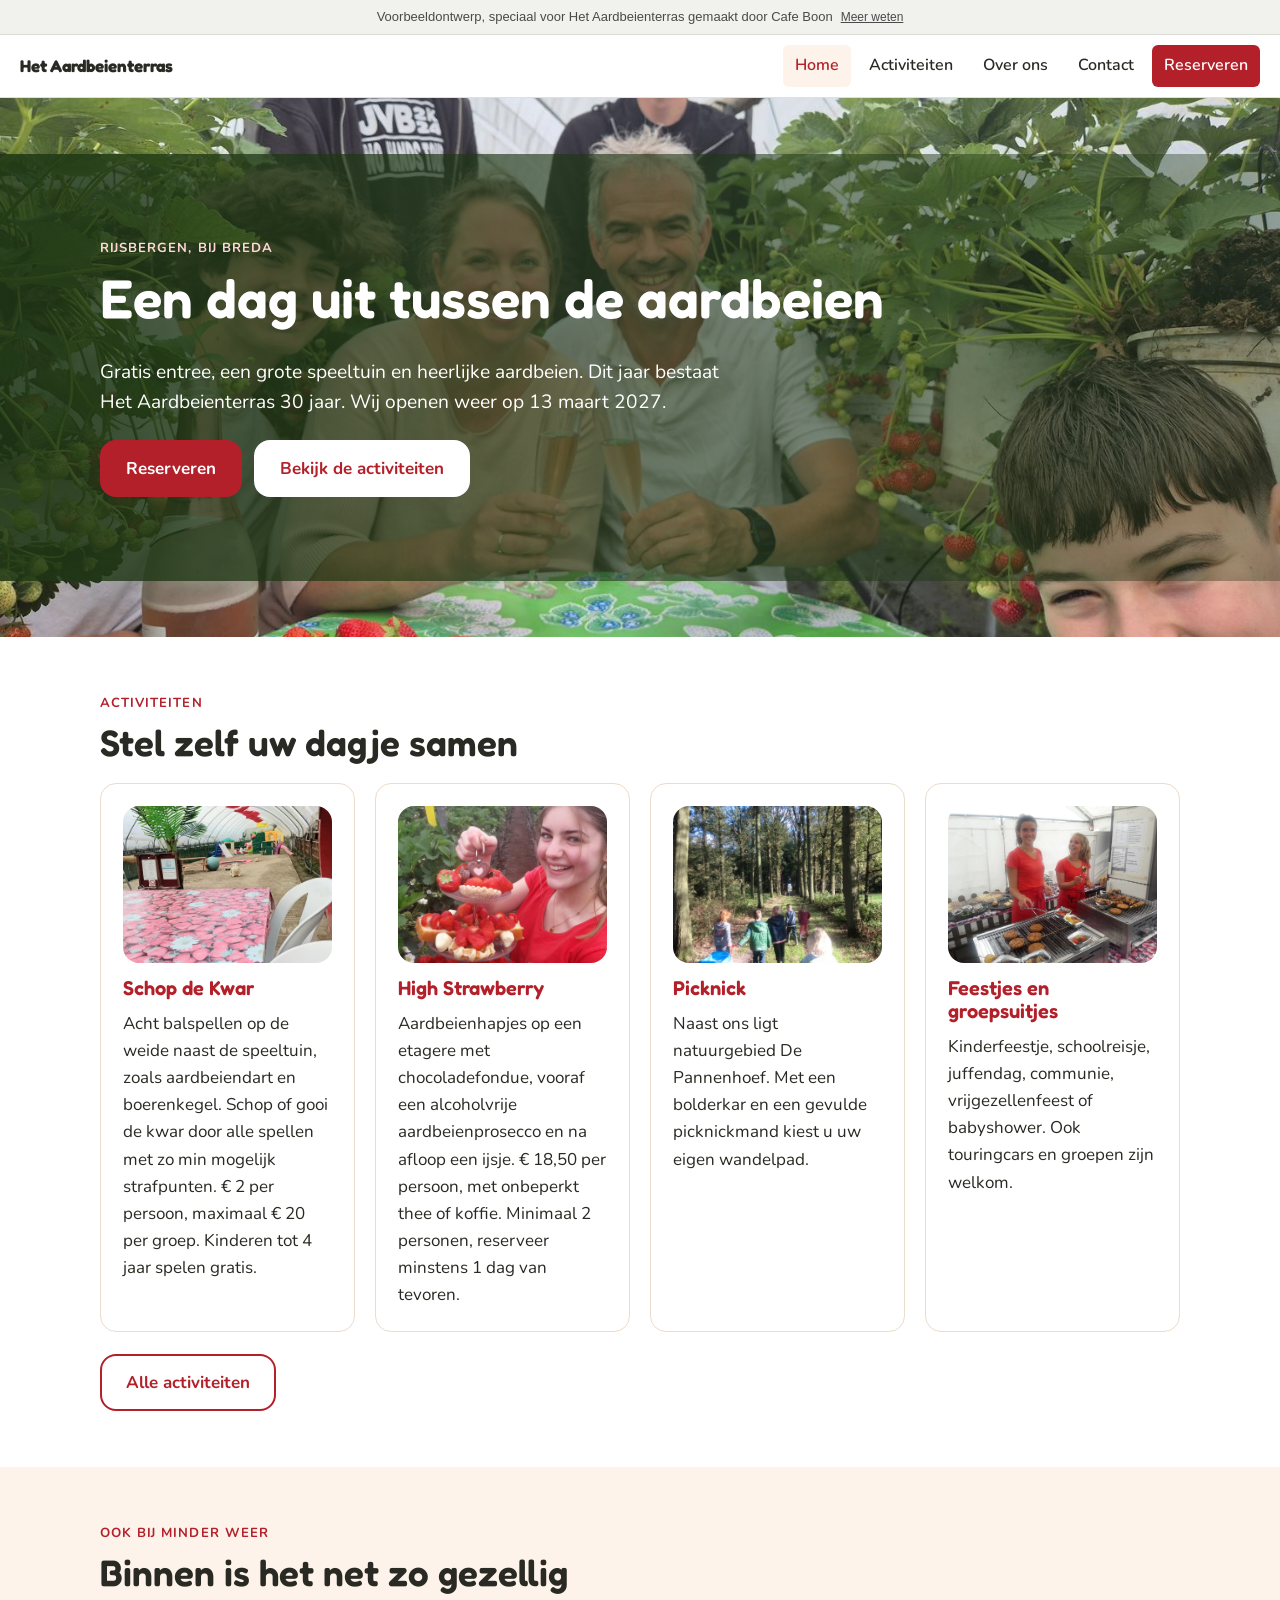
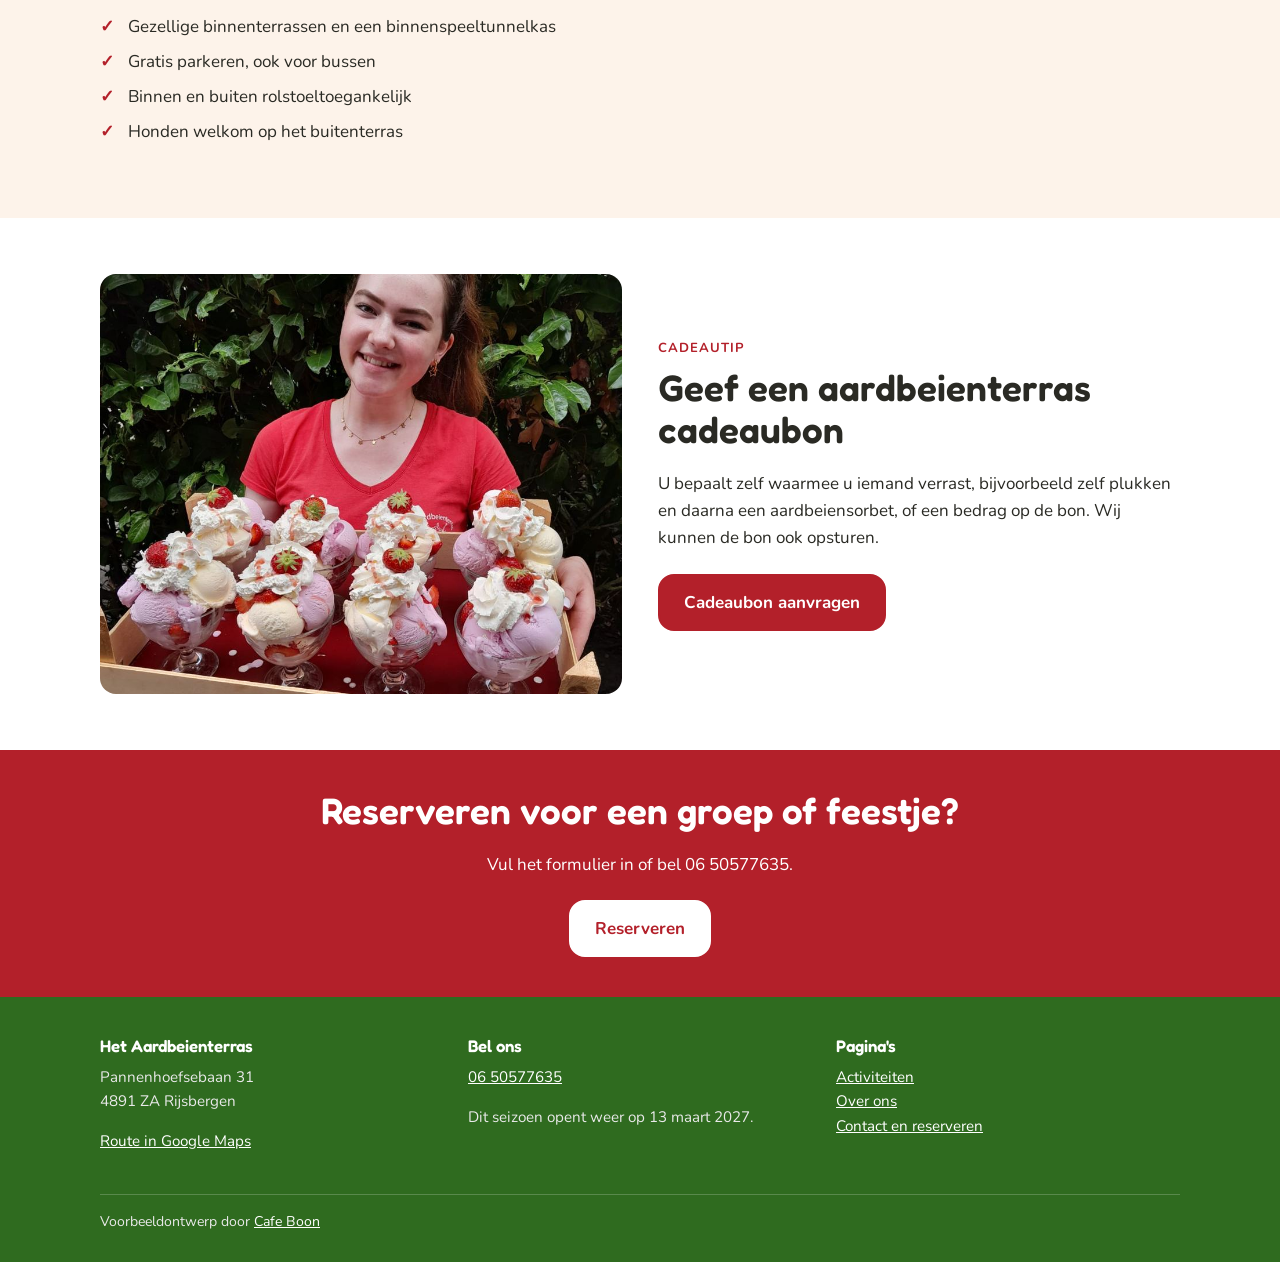
==== index.html @ 3149bf1e "Voorbeeldwebsite Het Aardbeienterras" ====
<!doctype html>
<html lang="nl">
<head>
<meta charset="utf-8">
<meta name="viewport" content="width=device-width, initial-scale=1">
<title>Het Aardbeienterras Rijsbergen | Uitje bij Breda</title>
<meta name="description" content="Het Aardbeienterras in Rijsbergen bij Breda: gratis entree, speeltuin, aardbeien plukken, High Strawberry en groepsuitjes.">
<meta name="robots" content="noindex">
<link rel="icon" href="images/favicon.png">
<meta property="og:title" content="Het Aardbeienterras Rijsbergen | Uitje bij Breda">
<meta property="og:description" content="Het Aardbeienterras in Rijsbergen bij Breda: gratis entree, speeltuin, aardbeien plukken, High Strawberry en groepsuitjes.">
<meta property="og:image" content="https://hetaardbeienterras.cafeboon.com/images/og.jpg">
<meta property="og:type" content="website">
<link rel="preconnect" href="https://fonts.googleapis.com">
<link rel="preconnect" href="https://fonts.gstatic.com" crossorigin>
<link href="https://fonts.googleapis.com/css2?family=Fredoka:wght@500;600;700&family=Nunito:wght@400;600;700&display=swap" rel="stylesheet">
<link rel="stylesheet" href="style.css">
</head>
<body>
<div class="vb-banner" role="note"><span>Voorbeeldontwerp, speciaal voor Het Aardbeienterras gemaakt door Cafe Boon</span><a href="https://cafeboon.com">Meer weten</a></div>
<header class="top">
<a class="brand" href="index.html"><span>Het Aardbeienterras</span></a>
<nav><a aria-current="page" href="index.html">Home</a><a href="aanbod.html">Activiteiten</a><a href="over.html">Over ons</a><a href="contact.html">Contact</a><a class="cta" href="contact.html#formulier">Reserveren</a></nav>
</header>
<main>
<section class="hero img" style="background-image:url(images/hero.jpg)"><div class="shade"><div class="wrap">
<p class="kicker" style="color:#ffd9d9">Rijsbergen, bij Breda</p><h1>Een dag uit tussen de aardbeien</h1>
<p class="lead">Gratis entree, een grote speeltuin en heerlijke aardbeien. Dit jaar bestaat Het Aardbeienterras 30 jaar. Wij openen weer op 13 maart 2027.</p>
<div class="btns"><a class="btn" href="contact.html#formulier">Reserveren</a><a class="btn light" href="aanbod.html">Bekijk de activiteiten</a></div></div></div></section>
<section><div class="wrap"><p class="kicker">Activiteiten</p><h2>Stel zelf uw dagje samen</h2><div class="grid"><div class="card"><img src="images/terras.jpg" alt="Schop de Kwar"><h3>Schop de Kwar</h3><p>Acht balspellen op de weide naast de speeltuin, zoals aardbeiendart en boerenkegel. Schop of gooi de kwar door alle spellen met zo min mogelijk strafpunten. € 2 per persoon, maximaal € 20 per groep. Kinderen tot 4 jaar spelen gratis.</p></div><div class="card"><img src="images/high.jpg" alt="High Strawberry"><h3>High Strawberry</h3><p>Aardbeienhapjes op een etagere met chocoladefondue, vooraf een alcoholvrije aardbeienprosecco en na afloop een ijsje. € 18,50 per persoon, met onbeperkt thee of koffie. Minimaal 2 personen, reserveer minstens 1 dag van tevoren.</p></div><div class="card"><img src="images/bos.jpg" alt="Picknick"><h3>Picknick</h3><p>Naast ons ligt natuurgebied De Pannenhoef. Met een bolderkar en een gevulde picknickmand kiest u uw eigen wandelpad.</p></div><div class="card"><img src="images/bbq.jpg" alt="Feestjes en groepsuitjes"><h3>Feestjes en groepsuitjes</h3><p>Kinderfeestje, schoolreisje, juffendag, communie, vrijgezellenfeest of babyshower. Ook touringcars en groepen zijn welkom.</p></div></div><div class="btns"><a class="btn alt" href="aanbod.html">Alle activiteiten</a></div></div></section>
<section class="alt"><div class="wrap"><p class="kicker">Ook bij minder weer</p><h2>Binnen is het net zo gezellig</h2>
<div><ul class="ticks"><li>Gezellige binnenterrassen en een binnenspeeltunnelkas</li><li>Gratis parkeren, ook voor bussen</li><li>Binnen en buiten rolstoeltoegankelijk</li><li>Honden welkom op het buitenterras</li></ul></div></div></section>
<section><div class="wrap split"><img src="images/sorbet.jpg" alt="Aardbeiensorbet" style="max-height:420px;object-fit:cover"><div><p class="kicker">Cadeautip</p><h2>Geef een aardbeienterras cadeaubon</h2><p>U bepaalt zelf waarmee u iemand verrast, bijvoorbeeld zelf plukken en daarna een aardbeiensorbet, of een bedrag op de bon. Wij kunnen de bon ook opsturen.</p><div class="btns"><a class="btn" href="contact.html#formulier">Cadeaubon aanvragen</a></div></div></div></section>
<section class="band"><div class="wrap"><h2>Reserveren voor een groep of feestje?</h2><p>Vul het formulier in of bel 06 50577635.</p><div class="btns" style="justify-content:center"><a class="btn light" href="contact.html#formulier">Reserveren</a></div></div></section>
</main>
<footer>
<div class="wrap">
<div class="cols"><div><h3>Het Aardbeienterras</h3><p>Pannenhoefsebaan 31<br>4891 ZA Rijsbergen</p><p><a href="https://www.google.com/maps/search/?api=1&query=Pannenhoefsebaan+31+Rijsbergen">Route in Google Maps</a></p></div>
<div><h3>Bel ons</h3><p><a href="tel:+31650577635">06 50577635</a></p><p>Dit seizoen opent weer op 13 maart 2027.</p></div>
<div><h3>Pagina's</h3><p><a href="aanbod.html">Activiteiten</a><br><a href="over.html">Over ons</a><br><a href="contact.html">Contact en reserveren</a></p></div></div>
<div class="credit">Voorbeeldontwerp door <a href="https://cafeboon.com">Cafe Boon</a></div>
</div>
</footer>
<script>
document.querySelectorAll('form.vf').forEach(function(f){f.addEventListener('submit',function(e){e.preventDefault();var o=f.querySelector('.vf-ok');if(o){o.classList.add('show');o.scrollIntoView({block:'center'});}f.reset();});});
</script>
</body>
</html>
---- style.css ----
:root{--c1:#b3202a;--c2:#2f6b1f;--ink:#2a2a24;--mut:#645f55;--bg:#fff;--soft:#fdf3ea;--line:#ecdccb;--onc1:#fff;--onc2:#fff;--hf:'Fredoka',Arial,sans-serif;--bf:'Nunito',Arial,sans-serif}
*{box-sizing:border-box}
html{scroll-behavior:smooth}
body{margin:0;font-family:var(--bf);color:var(--ink);background:var(--bg);line-height:1.6;font-size:17px;-webkit-text-size-adjust:100%}
img{max-width:100%;height:auto;display:block}
a{color:var(--c1)}
h1,h2,h3{font-family:var(--hf);line-height:1.15;margin:0 0 .5em;font-weight:600;}
h1{font-size:clamp(2rem,5.5vw,3.4rem)}
h2{font-size:clamp(1.6rem,3.6vw,2.3rem)}
h3{font-size:1.25rem}
p{margin:0 0 1em}
.vb-banner{background:#f1f1ee;color:#4a4a4a;font:13px/1.4 Arial,Helvetica,sans-serif;padding:8px 16px;text-align:center;border-bottom:1px solid #dcdcd6}
.vb-banner a{color:#4a4a4a;margin-left:8px;text-decoration:underline;font-size:12px}
header.top{position:sticky;top:0;z-index:50;background:var(--bg);border-bottom:1px solid var(--line);display:flex;flex-wrap:wrap;align-items:center;justify-content:space-between;gap:8px 20px;padding:10px 20px}
.brand{display:flex;align-items:center;gap:10px;text-decoration:none;color:var(--ink);font-family:var(--hf);font-weight:700}
.brand img{height:46px;width:auto}
nav{display:flex;flex-wrap:wrap;gap:4px 6px}
nav a{padding:8px 12px;text-decoration:none;color:var(--ink);font-weight:600;border-radius:6px;font-size:16px}
nav a:hover,nav a[aria-current]{background:var(--soft);color:var(--c1)}
nav a.cta{background:var(--c1);color:var(--onc1)}
.wrap{max-width:1120px;margin:0 auto;padding:0 20px}
section{padding:56px 0}
section.alt{background:var(--soft)}
.btn{display:inline-block;background:var(--c1);color:var(--onc1);padding:13px 24px;border-radius:16px;text-decoration:none;font-weight:700;border:2px solid var(--c1);cursor:pointer;font-size:17px;font-family:var(--bf)}
.btn.alt{background:transparent;color:var(--c1)}
.btn.light{background:#fff;color:var(--c1);border-color:#fff}
.btns{display:flex;flex-wrap:wrap;gap:12px;margin-top:22px}
.hero{position:relative;color:var(--onc2);background:var(--c2)}
.hero.img{background-size:cover;background-position:center}
.hero .shade{background:linear-gradient(90deg,rgba(30,55,20,.85),rgba(30,55,20,.35));padding:84px 0}
.hero p.lead{font-size:1.2rem;max-width:640px}
.hero h1,.hero p{color:var(--onc2)}
.split{display:grid;grid-template-columns:1fr 1fr;gap:36px;align-items:center}
.split img{border-radius:16px;width:100%}
.grid{display:grid;grid-template-columns:repeat(auto-fit,minmax(250px,1fr));gap:20px}
.card{background:#fff;border:1px solid var(--line);border-radius:16px;padding:22px}
.card h3{color:var(--c1)}
.card p:last-child{margin-bottom:0}
.card img{border-radius:16px;margin-bottom:14px;width:100%;aspect-ratio:4/3;object-fit:cover}
.kicker{text-transform:uppercase;letter-spacing:.08em;font-size:.82rem;font-weight:700;color:var(--c1);margin-bottom:8px}
.steps{counter-reset:s;list-style:none;padding:0;margin:0;display:grid;grid-template-columns:repeat(auto-fit,minmax(220px,1fr));gap:18px}
.steps li{counter-increment:s;background:#fff;border:1px solid var(--line);border-radius:16px;padding:18px 18px 18px 64px;position:relative}
.steps li:before{content:counter(s);position:absolute;left:16px;top:16px;width:34px;height:34px;border-radius:50%;background:var(--c1);color:var(--onc1);display:flex;align-items:center;justify-content:center;font-weight:800}
.ticks{list-style:none;padding:0;margin:0 0 1em}
.ticks li{padding-left:28px;position:relative;margin-bottom:8px}
.ticks li:before{content:"\2713";position:absolute;left:0;color:var(--c1);font-weight:800}
table.t{width:100%;border-collapse:collapse;background:#fff;border:1px solid var(--line);border-radius:8px;overflow:hidden}
table.t th,table.t td{text-align:left;padding:11px 14px;border-bottom:1px solid var(--line)}
table.t th{background:var(--soft)}
.pgmeta{color:var(--mut)}
form.vf{display:grid;gap:14px;background:#fff;border:1px solid var(--line);border-radius:16px;padding:24px}
form.vf label{font-weight:700;display:grid;gap:6px;font-size:.95rem}
form.vf input,form.vf textarea,form.vf select{font:inherit;padding:11px 12px;border:1px solid #b9b9b9;border-radius:8px;width:100%;background:#fff}
form.vf textarea{min-height:130px}
.vf-ok{background:#e9f6ec;border:1px solid #8cc79a;color:#1d4a2a;padding:14px 16px;border-radius:8px;display:none}
.vf-ok.show{display:block}
.band{background:var(--c1);color:var(--onc1);padding:40px 0;text-align:center}
.band h2,.band p{color:var(--onc1)}
footer{background:#2f6b1f;color:#e9e9e9;padding:40px 0 28px;font-size:.95rem}
footer a{color:#fff}
footer .cols{display:grid;grid-template-columns:repeat(auto-fit,minmax(220px,1fr));gap:24px}
footer h3{color:#fff;font-size:1.05rem}
.credit{border-top:1px solid rgba(255,255,255,.2);margin-top:26px;padding-top:16px;font-size:.88rem}
.pill{display:inline-block;background:var(--soft);color:var(--c1);border-radius:999px;padding:4px 12px;font-size:.85rem;font-weight:700;margin:0 6px 6px 0}
@media(max-width:760px){
body{font-size:16px}
.split{grid-template-columns:1fr !important}
section{padding:40px 0}
.hero .shade{padding:48px 0}
header.top{padding:8px 12px}
nav a{padding:7px 10px;font-size:15px}
.btn{width:100%;text-align:center}
}
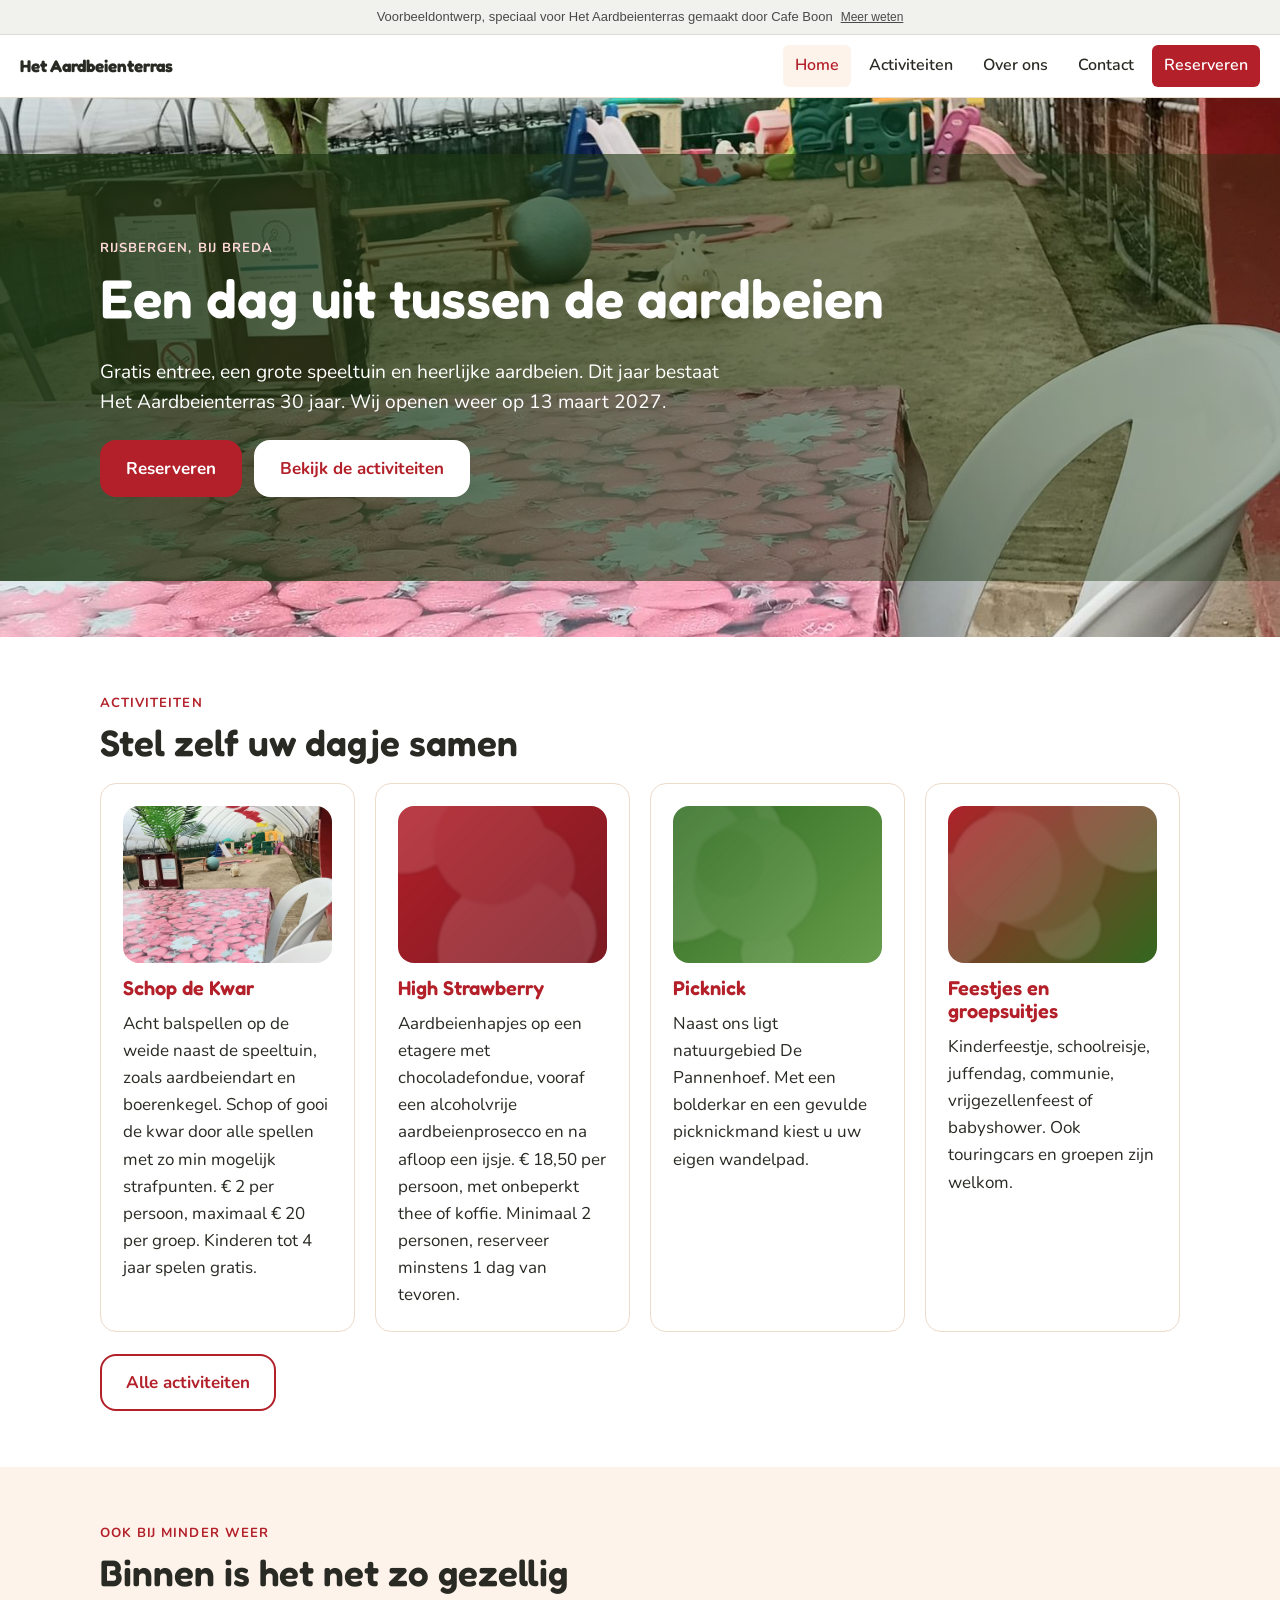
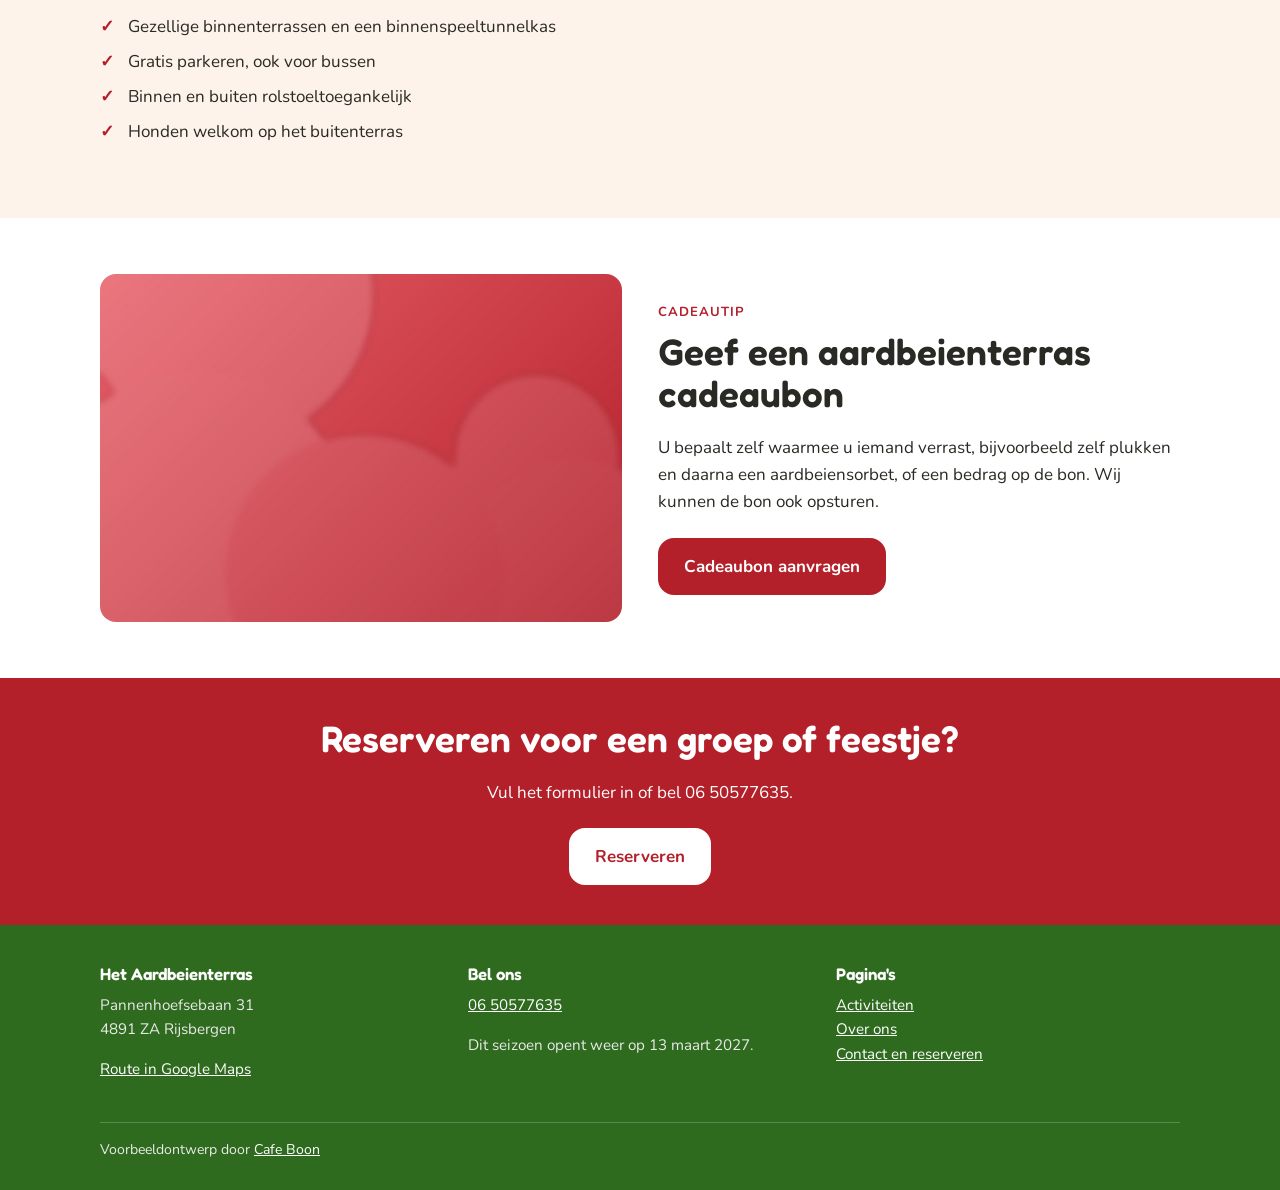
==== commit f9e3e058: "Foto's met personen vervangen door neutrale afbeeldingen" ====
--- a/index.html
+++ b/index.html
@@ -30,7 +30,7 @@
 <section><div class="wrap"><p class="kicker">Activiteiten</p><h2>Stel zelf uw dagje samen</h2><div class="grid"><div class="card"><img src="images/terras.jpg" alt="Schop de Kwar"><h3>Schop de Kwar</h3><p>Acht balspellen op de weide naast de speeltuin, zoals aardbeiendart en boerenkegel. Schop of gooi de kwar door alle spellen met zo min mogelijk strafpunten. € 2 per persoon, maximaal € 20 per groep. Kinderen tot 4 jaar spelen gratis.</p></div><div class="card"><img src="images/high.jpg" alt="High Strawberry"><h3>High Strawberry</h3><p>Aardbeienhapjes op een etagere met chocoladefondue, vooraf een alcoholvrije aardbeienprosecco en na afloop een ijsje. € 18,50 per persoon, met onbeperkt thee of koffie. Minimaal 2 personen, reserveer minstens 1 dag van tevoren.</p></div><div class="card"><img src="images/bos.jpg" alt="Picknick"><h3>Picknick</h3><p>Naast ons ligt natuurgebied De Pannenhoef. Met een bolderkar en een gevulde picknickmand kiest u uw eigen wandelpad.</p></div><div class="card"><img src="images/bbq.jpg" alt="Feestjes en groepsuitjes"><h3>Feestjes en groepsuitjes</h3><p>Kinderfeestje, schoolreisje, juffendag, communie, vrijgezellenfeest of babyshower. Ook touringcars en groepen zijn welkom.</p></div></div><div class="btns"><a class="btn alt" href="aanbod.html">Alle activiteiten</a></div></div></section>
 <section class="alt"><div class="wrap"><p class="kicker">Ook bij minder weer</p><h2>Binnen is het net zo gezellig</h2>
 <div><ul class="ticks"><li>Gezellige binnenterrassen en een binnenspeeltunnelkas</li><li>Gratis parkeren, ook voor bussen</li><li>Binnen en buiten rolstoeltoegankelijk</li><li>Honden welkom op het buitenterras</li></ul></div></div></section>
-<section><div class="wrap split"><img src="images/sorbet.jpg" alt="Aardbeiensorbet" style="max-height:420px;object-fit:cover"><div><p class="kicker">Cadeautip</p><h2>Geef een aardbeienterras cadeaubon</h2><p>U bepaalt zelf waarmee u iemand verrast, bijvoorbeeld zelf plukken en daarna een aardbeiensorbet, of een bedrag op de bon. Wij kunnen de bon ook opsturen.</p><div class="btns"><a class="btn" href="contact.html#formulier">Cadeaubon aanvragen</a></div></div></div></section>
+<section><div class="wrap split"><img src="images/sorbet.jpg" alt="" style="max-height:420px;object-fit:cover"><div><p class="kicker">Cadeautip</p><h2>Geef een aardbeienterras cadeaubon</h2><p>U bepaalt zelf waarmee u iemand verrast, bijvoorbeeld zelf plukken en daarna een aardbeiensorbet, of een bedrag op de bon. Wij kunnen de bon ook opsturen.</p><div class="btns"><a class="btn" href="contact.html#formulier">Cadeaubon aanvragen</a></div></div></div></section>
 <section class="band"><div class="wrap"><h2>Reserveren voor een groep of feestje?</h2><p>Vul het formulier in of bel 06 50577635.</p><div class="btns" style="justify-content:center"><a class="btn light" href="contact.html#formulier">Reserveren</a></div></div></section>
 </main>
 <footer>
